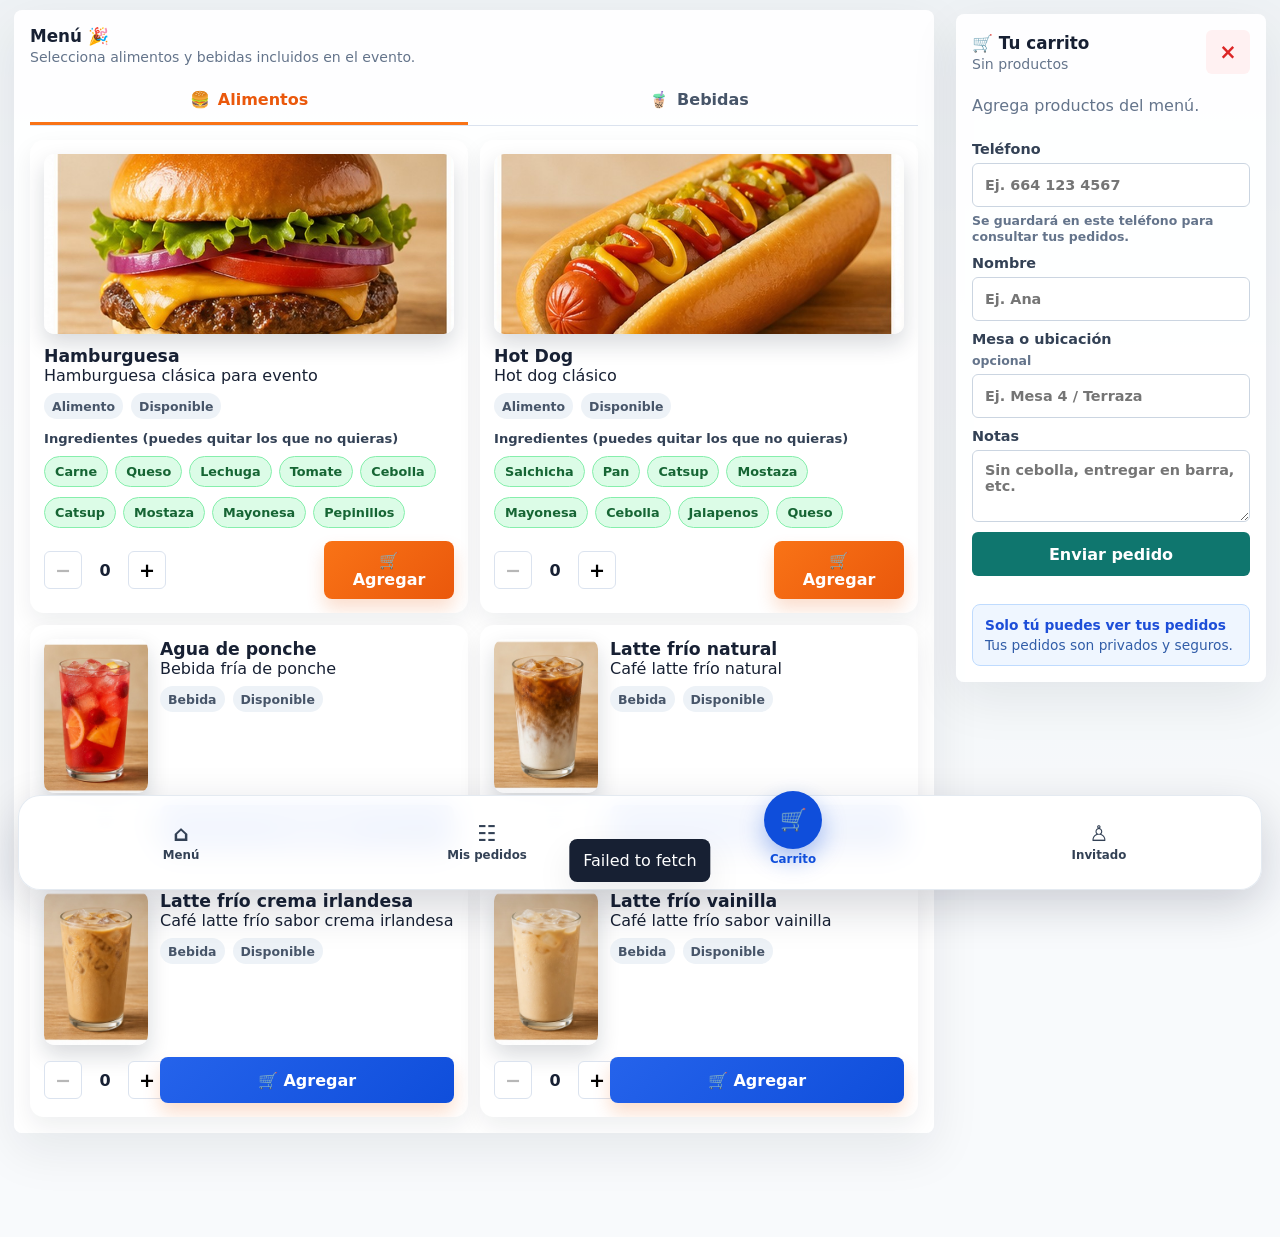
==== index.html @ 3698708f "Add files via upload" ====
<!doctype html>
<html lang="es">
<head>
  <meta charset="utf-8">
  <meta name="viewport" content="width=device-width, initial-scale=1, viewport-fit=cover">
  <meta name="theme-color" content="#0f766e">
  <title>Fiesta Pedidos</title>
  <meta name="description" content="Haz tu pedido de alimentos y bebidas para la fiesta privada.">
  <meta property="og:type" content="website">
  <meta property="og:site_name" content="Pedidos">
  <meta property="og:title" content="Pedidos de Fiesta">
  <meta property="og:description" content="Pide hamburguesas, hot dogs y bebidas desde tu celular.">
  <meta property="og:url" content="https://jgamonr.github.io/pedidos/">
  <meta property="og:image" content="https://jgamonr.github.io/pedidos/assets/og/og-pedidos.jpg">
  <meta property="og:image:secure_url" content="https://jgamonr.github.io/pedidos/assets/og/og-pedidos.jpg">
  <meta property="og:image:type" content="image/jpeg">
  <meta property="og:image:width" content="1200">
  <meta property="og:image:height" content="630">
  <meta name="twitter:card" content="summary_large_image">
  <meta name="twitter:title" content="Pedidos de Fiesta">
  <meta name="twitter:description" content="Pide hamburguesas, hot dogs y bebidas desde tu celular.">
  <meta name="twitter:image" content="https://jgamonr.github.io/pedidos/assets/og/og-pedidos.jpg">
  <link rel="manifest" href="./manifest.webmanifest">
  <link rel="icon" href="./assets/icon.svg" type="image/svg+xml">
  <link rel="stylesheet" href="./styles.css">
  <script>
    window.FIESTA_API_URL = 'https://script.google.com/macros/s/AKfycbxRhUMtLUX8wg8bfq2VubzhhSfE_7gh0zM6NpWrQTA5cu6WIkysuFdBqfMt6wjyU_bCMA/exec';
  </script>
</head>
<body class="guest-only">
  <div class="background-carousel" aria-hidden="true">
    <div class="bg-slide bg-one"></div>
    <div class="bg-slide bg-two"></div>
    <div class="bg-slide bg-three"></div>
  </div>
  <div class="app-shell">
    <header class="topbar">
      <div class="brand">
        <img src="./assets/icon.svg" alt="" class="brand-icon">
        <div>
          <h1>Fiesta Pedidos</h1>
          <p id="connectionText">Conectando...</p>
        </div>
      </div>
      <button class="icon-button" id="settingsButton" type="button" aria-label="Configurar API" title="Configurar API">
        <span aria-hidden="true">⚙</span>
      </button>
    </header>

    <main>
      <section id="guestView" class="view active">
        <section class="order-panel">
          <div class="section-head">
            <div>
              <h2>Menú</h2>
              <p>Selecciona alimentos y bebidas incluidos en el evento.</p>
            </div>
          </div>
          <div id="menuList" class="menu-list" aria-live="polite"></div>
        </section>

        <aside class="cart-panel" id="cartPanel" aria-label="Carrito">
          <div class="section-head compact">
            <div>
              <h2><span aria-hidden="true">🛒</span> Tu carrito</h2>
              <p id="cartCount">Sin productos</p>
            </div>
            <button class="icon-button danger-soft" id="clearCartButton" type="button" aria-label="Vaciar pedido" title="Vaciar pedido">
              <span aria-hidden="true">×</span>
            </button>
          </div>

          <div id="cartItems" class="cart-items empty">Agrega productos del menú.</div>

          <form id="orderForm" class="order-form">
            <label>
              Tel&eacute;fono
              <input id="guestPhone" name="guestPhone" inputmode="tel" autocomplete="tel" required maxlength="20" placeholder="Ej. 664 123 4567">
              <span class="field-hint">Se guardar&aacute; en este tel&eacute;fono para consultar tus pedidos.</span>
            </label>
            <label>
              Nombre
              <input id="guestName" name="guestName" autocomplete="name" required maxlength="80" placeholder="Ej. Ana">
            </label>
            <label>
              Mesa o ubicación <span class="optional-label">opcional</span>
              <input id="guestLocation" name="guestLocation" maxlength="80" placeholder="Ej. Mesa 4 / Terraza">
            </label>
            <label>
              Notas
              <textarea id="guestNotes" name="guestNotes" maxlength="300" rows="3" placeholder="Sin cebolla, entregar en barra, etc."></textarea>
            </label>
            <button class="primary-button" type="submit" id="submitOrderButton">Enviar pedido</button>
          </form>

          <div id="guestHistory" class="guest-history"></div>
          <div class="privacy-note">
            <strong>Solo tú puedes ver tus pedidos</strong>
            <span>Tus pedidos son privados y seguros.</span>
          </div>
        </aside>
      </section>
    </main>
  </div>

  <nav class="guest-bottom-nav" aria-label="Navegación de invitado">
    <button type="button" data-scroll-target="menuList"><span>⌂</span>Menú</button>
    <button type="button" data-scroll-target="guestHistory"><span>☷</span>Mis pedidos</button>
    <button class="cart-nav-action" type="button" data-scroll-target="cartPanel">
      <span>🛒</span>
      <i data-cart-total class="hidden">0</i>
      Carrito
    </button>
    <button type="button" data-scroll-target="orderForm"><span>♙</span>Invitado</button>
  </nav>

  <dialog id="settingsDialog">
    <form method="dialog" class="dialog-body">
      <h2>Configuración</h2>
      <label>
        URL de Apps Script
        <input id="apiUrlInput" placeholder="https://script.google.com/macros/s/.../exec">
      </label>
      <p>Esta URL se guarda solo en este dispositivo. Los pedidos se guardan en Google Sheets.</p>
      <div class="dialog-actions">
        <button class="secondary-button" value="cancel">Cancelar</button>
        <button class="primary-button" id="saveSettingsButton" value="default">Guardar</button>
      </div>
    </form>
  </dialog>

  <dialog id="statusDialog" class="status-dialog">
    <form method="dialog" class="status-modal">
      <div class="status-modal-icon" aria-hidden="true">!</div>
      <span id="statusModalBadge" class="status-badge status-NUEVO">NUEVO</span>
      <h2 id="statusModalTitle">Tu pedido cambió de estado</h2>
      <p id="statusModalMessage">Cocina actualizó tu pedido.</p>
      <button class="primary-button" id="statusModalClose" value="default">Entendido</button>
    </form>
  </dialog>

  <div id="toast" class="toast" role="status" aria-live="polite"></div>
  <script src="./app.js"></script>
</body>
</html>
---- styles.css ----
:root {
  --bg: #f8fafc;
  --panel: #ffffff;
  --text: #172033;
  --muted: #64748b;
  --line: #dbe3ef;
  --primary: #0f766e;
  --primary-dark: #115e59;
  --accent: #f59e0b;
  --danger: #dc2626;
  --ready: #2563eb;
  --shadow: 0 14px 35px rgba(15, 23, 42, 0.08);
  --radius: 8px;
  font-family: Inter, ui-sans-serif, system-ui, -apple-system, BlinkMacSystemFont, "Segoe UI", sans-serif;
}

* {
  box-sizing: border-box;
}

body {
  margin: 0;
  background: #0f172a;
  color: var(--text);
}

.background-carousel {
  position: fixed;
  inset: 0;
  z-index: -2;
  overflow: hidden;
  background: #0f172a;
}

.background-carousel::after {
  content: "";
  position: absolute;
  inset: 0;
  background:
    linear-gradient(180deg, rgba(236, 254, 255, 0.72), rgba(248, 250, 252, 0.88) 42%, rgba(248, 250, 252, 0.95)),
    rgba(15, 23, 42, 0.2);
  z-index: 2;
}

.bg-slide {
  position: absolute;
  inset: 0;
  background-position: center;
  background-size: cover;
  opacity: 0;
  transform: scale(1.04);
  animation: heroFade 18s infinite;
}

.bg-one {
  background-image: url("./assets/photos/event-table.jpg");
}

.bg-two {
  background-image: url("./assets/photos/drink-station.jpg");
  animation-delay: 6s;
}

.bg-three {
  background-image: url("./assets/photos/kitchen-counter.jpg");
  animation-delay: 12s;
}

button,
input,
textarea {
  font: inherit;
}

button {
  cursor: pointer;
}

.app-shell {
  min-height: 100vh;
  padding: max(14px, env(safe-area-inset-top)) max(14px, env(safe-area-inset-right)) max(18px, env(safe-area-inset-bottom)) max(14px, env(safe-area-inset-left));
}

.topbar,
.tabs,
.order-panel,
.cart-panel,
.pin-card,
.availability-panel,
.kitchen-controls {
  background: var(--panel);
  border: 1px solid var(--line);
  border-radius: var(--radius);
  box-shadow: var(--shadow);
}

.topbar {
  display: flex;
  align-items: center;
  justify-content: space-between;
  gap: 16px;
  padding: 14px;
  max-width: 1200px;
  margin: 0 auto 10px;
  background: rgba(255, 255, 255, 0.86);
  backdrop-filter: blur(12px);
}

.guest-only .topbar {
  display: none;
}

.guest-only .app-shell {
  padding-top: max(10px, env(safe-area-inset-top));
}

.brand {
  display: flex;
  align-items: center;
  gap: 10px;
  min-width: 0;
}

.brand-icon {
  display: none;
}

h1,
h2,
h3,
p {
  margin: 0;
}

h1 {
  font-size: 1.15rem;
  line-height: 1.1;
}

h2 {
  font-size: 1.05rem;
}

h3 {
  font-size: 0.98rem;
}

.brand p,
.section-head p,
.pin-card p,
#lastSyncText {
  color: var(--muted);
  font-size: 0.88rem;
  margin-top: 3px;
}

.tabs {
  display: grid;
  grid-template-columns: 1fr 1fr;
  gap: 6px;
  padding: 6px;
  max-width: 1200px;
  margin: 0 auto 12px;
  position: sticky;
  top: 8px;
  z-index: 10;
}

.photo-hero {
  display: none;
  position: relative;
  max-width: 1200px;
  height: clamp(150px, 24vw, 250px);
  margin: 0 auto 12px;
  border: 1px solid var(--line);
  border-radius: var(--radius);
  overflow: hidden;
  box-shadow: var(--shadow);
  background: #0f172a;
}

.photo-hero::after {
  content: "";
  position: absolute;
  inset: 0;
  background: linear-gradient(90deg, rgba(15, 23, 42, 0.74), rgba(15, 23, 42, 0.2) 62%, rgba(15, 23, 42, 0.55));
  z-index: 2;
}

.hero-slide {
  position: absolute;
  inset: 0;
  background-size: cover;
  background-position: center;
  opacity: 0;
  transform: scale(1.04);
  animation: heroFade 15s infinite;
}

.slide-one {
  background-image: url("./assets/photos/event-table.jpg");
}

.slide-two {
  background-image: url("./assets/photos/drink-station.jpg");
  animation-delay: 5s;
}

.slide-three {
  background-image: url("./assets/photos/kitchen-counter.jpg");
  animation-delay: 10s;
}

.hero-content {
  position: relative;
  z-index: 3;
  height: 100%;
  display: grid;
  align-content: center;
  gap: 7px;
  padding: 18px;
  color: #fff;
  max-width: 620px;
}

.hero-content span {
  width: max-content;
  max-width: 100%;
  border-radius: 999px;
  background: rgba(255, 255, 255, 0.18);
  border: 1px solid rgba(255, 255, 255, 0.28);
  padding: 6px 10px;
  font-size: 0.78rem;
  font-weight: 900;
  backdrop-filter: blur(8px);
}

.hero-content strong {
  font-size: clamp(1.35rem, 4.6vw, 2.7rem);
  line-height: 1.02;
  max-width: 12ch;
}

@keyframes heroFade {
  0% {
    opacity: 0;
    transform: scale(1.04);
  }
  8%, 31% {
    opacity: 1;
  }
  39%, 100% {
    opacity: 0;
    transform: scale(1.11);
  }
}

.tab,
.segmented button {
  border: 0;
  border-radius: 6px;
  background: transparent;
  color: var(--muted);
  padding: 11px 12px;
  min-height: 44px;
}

.tab.active,
.segmented button.active {
  background: var(--primary);
  color: #fff;
}

.view {
  display: none;
  max-width: 1200px;
  margin: 0 auto;
}

.view.active {
  display: grid;
}

#guestView {
  grid-template-columns: minmax(0, 1fr) 390px;
  gap: 12px;
  align-items: start;
}

.order-panel,
.cart-panel,
.pin-card,
.availability-panel {
  padding: 16px;
}

.section-head {
  display: flex;
  justify-content: space-between;
  gap: 12px;
  align-items: center;
  margin-bottom: 12px;
}

.section-head.compact {
  margin-bottom: 8px;
}

.primary-button,
.secondary-button,
.status-button,
.icon-button {
  border: 1px solid transparent;
  border-radius: 6px;
  min-height: 44px;
  padding: 10px 14px;
  font-weight: 700;
}

.primary-button {
  background: var(--primary);
  color: #fff;
}

.primary-button:hover {
  background: var(--primary-dark);
}

.secondary-button {
  background: #eef6f5;
  color: var(--primary-dark);
  border-color: #c7dfdc;
}

.icon-button {
  width: 44px;
  padding: 0;
  display: inline-grid;
  place-items: center;
  background: #f1f5f9;
  color: var(--text);
  font-size: 1.3rem;
}

.danger-soft {
  color: var(--danger);
  background: #fff1f2;
}

.menu-list {
  display: grid;
  grid-template-columns: repeat(auto-fit, minmax(230px, 1fr));
  gap: 12px;
}

#menuList {
  display: block;
}

.menu-category {
  display: grid;
  gap: 10px;
}

.menu-category > .section-head {
  border-left: 5px solid var(--accent);
  padding: 8px 0 8px 10px;
}

.product-card,
.order-card,
.history-card {
  border: 1px solid var(--line);
  border-radius: var(--radius);
  background: #fff;
}

.product-card {
  display: grid;
  grid-template-columns: 128px minmax(0, 1fr) auto;
  gap: 12px;
  padding: 14px;
  min-height: 154px;
  position: relative;
  overflow: hidden;
  box-shadow: 0 10px 24px rgba(15, 23, 42, 0.07);
}

.product-card::before {
  content: "";
  position: absolute;
  inset: 0 auto 0 0;
  width: 6px;
  background: linear-gradient(180deg, var(--primary), var(--accent));
}

.product-card h3 {
  font-size: 1.08rem;
}

.product-info {
  min-width: 0;
}

.product-photo {
  width: 128px;
  height: 128px;
  border-radius: 8px;
  object-fit: cover;
  align-self: start;
  box-shadow: 0 10px 22px rgba(15, 23, 42, 0.16);
}

.product-card.unavailable {
  opacity: 0.58;
}

.product-meta {
  display: flex;
  gap: 8px;
  flex-wrap: wrap;
  margin-top: 8px;
}

.pill {
  display: inline-flex;
  align-items: center;
  min-height: 26px;
  padding: 4px 8px;
  border-radius: 999px;
  background: #edf2f7;
  color: #475569;
  font-size: 0.78rem;
  font-weight: 700;
}

.ingredient-picker {
  margin-top: 12px;
  display: grid;
  gap: 8px;
}

.ingredient-picker strong {
  font-size: 0.82rem;
  color: #334155;
}

.muted-picker {
  opacity: 0.58;
}

.ingredient-options {
  display: flex;
  flex-wrap: wrap;
  gap: 7px;
}

.ingredient-chip {
  display: inline-flex;
  align-items: center;
  min-height: 34px;
  cursor: pointer;
}

.ingredient-chip input {
  position: absolute;
  opacity: 0;
  pointer-events: none;
}

.ingredient-chip span {
  border: 1px solid #cbd5e1;
  border-radius: 999px;
  background: #f1f5f9;
  color: #64748b;
  padding: 7px 10px;
  font-size: 0.8rem;
  font-weight: 800;
  position: relative;
  overflow: hidden;
  text-decoration: line-through;
  text-decoration-thickness: 2px;
}

.ingredient-chip input:not(:checked) + span::after {
  content: "";
  position: absolute;
  left: 8px;
  right: 8px;
  top: 50%;
  height: 2px;
  background: #ef4444;
  transform: translateY(-50%) rotate(-7deg);
  pointer-events: none;
}

.ingredient-chip input:checked + span {
  background: #dcfce7;
  border-color: #86efac;
  color: #166534;
  text-decoration: none;
}

.ingredient-chip input:checked + span::after {
  content: none;
}

.ingredient-chip input:disabled + span {
  background: #f1f5f9;
  color: #94a3b8;
}

.qty-control {
  display: grid;
  grid-template-columns: 38px 38px 38px;
  align-items: center;
  gap: 4px;
}

.qty-control button {
  width: 38px;
  height: 38px;
  border: 1px solid var(--line);
  border-radius: 6px;
  background: #fff;
  font-size: 1.2rem;
  font-weight: 800;
}

.qty-control span {
  text-align: center;
  font-weight: 800;
}

.cart-panel {
  position: sticky;
  top: 82px;
}

.cart-items.empty {
  color: var(--muted);
  padding: 14px 0;
}

.cart-line {
  display: grid;
  grid-template-columns: 1fr auto;
  gap: 10px;
  padding: 10px;
  border: 1px solid var(--line);
  border-radius: 8px;
  margin-bottom: 8px;
  background: #f8fafc;
}

.cart-line small,
.order-item small {
  display: block;
  color: var(--muted);
  margin-top: 4px;
  line-height: 1.35;
}

.order-form {
  display: grid;
  gap: 10px;
  margin-top: 12px;
}

label {
  display: grid;
  gap: 6px;
  color: #334155;
  font-size: 0.9rem;
  font-weight: 700;
}

.optional-label {
  color: var(--muted);
  font-size: 0.78rem;
  font-weight: 700;
}

.field-hint {
  color: #64748b;
  font-size: 0.78rem;
  font-weight: 600;
  line-height: 1.3;
}

input,
textarea {
  width: 100%;
  border: 1px solid #cbd5e1;
  border-radius: 6px;
  background: #fff;
  color: var(--text);
  padding: 11px 12px;
  min-height: 44px;
}

textarea {
  resize: vertical;
}

.guest-history {
  display: grid;
  gap: 8px;
  margin-top: 14px;
}

.menu-tabs {
  display: grid;
  grid-template-columns: repeat(2, 1fr);
  gap: 12px;
  border-bottom: 1px solid var(--line);
  margin-bottom: 14px;
}

.menu-tabs button {
  display: inline-flex;
  justify-content: center;
  align-items: center;
  gap: 8px;
  min-height: 48px;
  border: 0;
  border-bottom: 3px solid transparent;
  background: transparent;
  color: #475569;
  font-weight: 900;
}

.menu-tabs button.active {
  border-bottom-color: #f97316;
  color: #ea580c;
}

.products-showcase {
  display: grid;
  grid-template-columns: repeat(auto-fit, minmax(min(100%, 320px), 1fr));
  gap: 12px;
  min-width: 0;
}

.add-product-button {
  align-self: end;
  border: 0;
  border-radius: 8px;
  min-height: 46px;
  padding: 10px 16px;
  color: #fff;
  font-weight: 900;
  box-shadow: 0 10px 18px rgba(234, 88, 12, 0.2);
}

.food-action {
  background: linear-gradient(135deg, #f97316, #ea580c);
}

.drink-action {
  background: linear-gradient(135deg, #2563eb, #0f4edb);
}

.privacy-note {
  display: grid;
  gap: 4px;
  margin-top: 14px;
  border: 1px solid #bfdbfe;
  border-radius: 8px;
  background: #eff6ff;
  color: #1d4ed8;
  padding: 12px;
  font-size: 0.86rem;
}

.privacy-note span {
  color: #315da8;
}

.cart-thumb {
  width: 58px;
  height: 58px;
  border-radius: 8px;
  object-fit: cover;
}

.cart-qty {
  display: inline-grid;
  place-items: center;
  min-width: 24px;
  height: 24px;
  border-radius: 999px;
  background: #93c5fd;
  color: #fff;
  font-weight: 900;
}

.guest-bottom-nav {
  position: fixed;
  left: 18px;
  right: 18px;
  bottom: max(10px, env(safe-area-inset-bottom));
  z-index: 60;
  display: none;
  grid-template-columns: repeat(4, 1fr);
  align-items: center;
  gap: 6px;
  min-height: 70px;
  border: 1px solid rgba(226, 232, 240, 0.9);
  border-radius: 22px;
  background: rgba(255, 255, 255, 0.94);
  box-shadow: 0 16px 45px rgba(15, 23, 42, 0.18);
  backdrop-filter: blur(14px);
  padding: 8px 12px;
}

.guest-bottom-nav button {
  position: relative;
  display: grid;
  justify-items: center;
  gap: 3px;
  border: 0;
  background: transparent;
  color: #334155;
  font-size: 0.74rem;
  font-weight: 800;
}

.guest-bottom-nav span {
  font-size: 1.35rem;
  line-height: 1;
}

.cart-nav-action {
  color: #0f4edb !important;
  transform: translateY(-14px);
}

.cart-nav-action span {
  display: grid;
  place-items: center;
  width: 58px;
  height: 58px;
  border-radius: 50%;
  background: #0f4edb;
  color: #fff;
  box-shadow: 0 10px 24px rgba(15, 78, 219, 0.36);
}

.cart-nav-action i {
  position: absolute;
  top: 0;
  right: calc(50% - 30px);
  display: grid;
  place-items: center;
  width: 22px;
  height: 22px;
  border-radius: 50%;
  background: #eff6ff;
  color: #0f4edb;
  font-style: normal;
  font-size: 0.76rem;
  font-weight: 900;
}

.guest-only {
  background: #f8fafc;
}

.guest-only .background-carousel {
  opacity: 0.12;
}

.guest-only .app-shell {
  padding-bottom: 104px;
}

.guest-only #guestView {
  grid-template-columns: minmax(0, 1fr) minmax(290px, 310px);
  gap: 22px;
  max-width: 1260px;
}

.guest-only .order-panel {
  min-width: 0;
  overflow: hidden;
}

.guest-only .order-panel,
.guest-only .cart-panel {
  background: rgba(255, 255, 255, 0.92);
  border: 0;
  box-shadow: 0 18px 50px rgba(15, 23, 42, 0.08);
}

.guest-only .order-panel > .section-head h2::after {
  content: " 🎉";
}

.guest-only .food-card {
  grid-template-columns: minmax(0, 1fr) minmax(118px, 130px);
  grid-template-areas:
    "photo photo"
    "info info"
    "qty action";
  padding: 14px;
  border: 0;
  border-radius: 14px;
}

.guest-only .drink-card {
  grid-template-columns: 104px minmax(0, 1fr);
  grid-template-areas:
    "photo info"
    "photo info"
    "qty action";
  border: 0;
  border-radius: 14px;
}

.guest-only .product-card::before {
  content: none;
}

.guest-only .product-photo {
  grid-area: photo;
  width: 100%;
  height: 180px;
  border-radius: 10px;
}

.guest-only .drink-card .product-photo {
  height: 154px;
}

.guest-only .product-info {
  grid-area: info;
}

.guest-only .qty-control {
  grid-area: qty;
}

.guest-only .add-product-button {
  grid-area: action;
}

.guest-only .drink-card .ingredient-picker {
  display: none;
}

.guest-only .cart-panel {
  top: 14px;
  z-index: 20;
}

.guest-only .cart-line {
  grid-template-columns: 58px 1fr auto;
  border: 0;
  background: #fff;
}

.guest-only .cart-line .qty-control {
  grid-template-columns: 34px;
}

.guest-only .cart-line .qty-control span,
.guest-only .cart-line .qty-control [data-cart-add] {
  display: none;
}

.guest-only .guest-bottom-nav {
  display: grid;
}

.history-card {
  padding: 10px;
  background: #f8fafc;
  display: flex;
  justify-content: space-between;
  align-items: center;
  gap: 10px;
  cursor: pointer;
}

.history-card.needs-attention {
  border-color: #f59e0b;
  background: #fffbeb;
  animation: attentionPulse 1.1s ease-in-out infinite;
}

.status-badge {
  border-radius: 999px;
  padding: 6px 9px;
  font-size: 0.72rem;
  font-weight: 900;
  white-space: nowrap;
  background: #e2e8f0;
  color: #334155;
}

.status-NUEVO {
  background: #dbeafe;
  color: #1d4ed8;
}

.status-PREPARANDO {
  background: #fef3c7;
  color: #92400e;
}

.status-LISTO {
  background: #dcfce7;
  color: #166534;
}

.status-ENTREGADO {
  background: #ccfbf1;
  color: #115e59;
}

.status-CANCELADO {
  background: #fee2e2;
  color: #991b1b;
}

@keyframes attentionPulse {
  0%, 100% {
    box-shadow: 0 0 0 rgba(245, 158, 11, 0);
    transform: translateY(0);
  }
  50% {
    box-shadow: 0 0 0 5px rgba(245, 158, 11, 0.18);
    transform: translateY(-1px);
  }
}

.pin-gate {
  display: grid;
  place-items: start center;
  padding: 18px 0;
}

.pin-card {
  width: min(100%, 420px);
  display: grid;
  gap: 12px;
}

.hidden {
  display: none !important;
}

.kitchen-dashboard {
  display: grid;
  gap: 12px;
}

.summary-grid {
  display: grid;
  grid-template-columns: repeat(5, minmax(130px, 1fr));
  gap: 10px;
}

.summary-card {
  background: var(--panel);
  border: 1px solid var(--line);
  border-radius: var(--radius);
  padding: 12px;
  box-shadow: var(--shadow);
}

.summary-card strong {
  display: block;
  font-size: 1.5rem;
  line-height: 1.1;
}

.summary-card span {
  color: var(--muted);
  font-size: 0.82rem;
}

.kitchen-controls {
  display: grid;
  grid-template-columns: 1fr 260px;
  gap: 10px;
  padding: 10px;
}

.segmented {
  display: flex;
  gap: 6px;
  overflow-x: auto;
}

.segmented button {
  white-space: nowrap;
  border: 1px solid var(--line);
  background: #fff;
}

.segmented button.active {
  border-color: var(--primary);
}

.kitchen-layout {
  display: grid;
  grid-template-columns: minmax(0, 1fr) 330px;
  gap: 12px;
  align-items: start;
}

.orders-list {
  display: grid;
  gap: 10px;
}

.order-card {
  padding: 12px;
}

.order-card header {
  display: flex;
  justify-content: space-between;
  align-items: start;
  gap: 12px;
  margin-bottom: 10px;
}

.folio {
  font-size: 1.15rem;
  font-weight: 900;
}

.order-items {
  display: grid;
  gap: 6px;
  margin: 10px 0;
}

.order-item {
  display: flex;
  justify-content: space-between;
  gap: 10px;
  padding: 8px;
  border-radius: 6px;
  background: #f8fafc;
  align-items: start;
}

.status-actions {
  display: flex;
  flex-wrap: wrap;
  gap: 8px;
}

.status-button {
  background: #fff;
  border-color: var(--line);
  color: var(--text);
}

.status-button[data-status="PREPARANDO"] {
  border-color: var(--accent);
}

.status-button[data-status="LISTO"] {
  border-color: var(--ready);
}

.status-button[data-status="ENTREGADO"] {
  border-color: var(--primary);
}

.status-button[data-status="CANCELADO"] {
  border-color: var(--danger);
  color: var(--danger);
}

.availability-list {
  display: grid;
  gap: 8px;
}

.availability-row {
  display: grid;
  grid-template-columns: 1fr auto;
  align-items: center;
  gap: 10px;
  border: 1px solid var(--line);
  border-radius: 6px;
  padding: 10px;
}

.switch {
  position: relative;
  width: 54px;
  height: 32px;
}

.switch input {
  opacity: 0;
  width: 0;
  height: 0;
}

.slider {
  position: absolute;
  cursor: pointer;
  inset: 0;
  background: #cbd5e1;
  border-radius: 999px;
  transition: 0.18s;
}

.slider::before {
  content: "";
  position: absolute;
  width: 24px;
  height: 24px;
  left: 4px;
  top: 4px;
  background: #fff;
  border-radius: 50%;
  transition: 0.18s;
}

.switch input:checked + .slider {
  background: var(--primary);
}

.switch input:checked + .slider::before {
  transform: translateX(22px);
}

dialog {
  border: 0;
  border-radius: var(--radius);
  box-shadow: var(--shadow);
  width: min(92vw, 520px);
}

dialog::backdrop {
  background: rgba(15, 23, 42, 0.58);
  backdrop-filter: blur(4px);
}

.dialog-body {
  display: grid;
  gap: 12px;
}

.status-dialog {
  width: min(92vw, 440px);
  padding: 0;
  overflow: hidden;
}

.status-modal {
  display: grid;
  justify-items: center;
  gap: 12px;
  padding: 24px 18px 18px;
  text-align: center;
  background:
    radial-gradient(circle at 50% 0%, rgba(245, 158, 11, 0.22), transparent 42%),
    #ffffff;
}

.status-modal-icon {
  width: 58px;
  height: 58px;
  border-radius: 50%;
  display: grid;
  place-items: center;
  background: var(--accent);
  color: #fff;
  font-size: 2rem;
  font-weight: 900;
  box-shadow: 0 10px 24px rgba(245, 158, 11, 0.28);
}

.status-modal h2 {
  font-size: 1.35rem;
}

.status-modal p {
  color: #334155;
  font-size: 1rem;
}

.status-modal .primary-button {
  width: 100%;
  margin-top: 4px;
}

.dialog-actions {
  display: flex;
  justify-content: end;
  gap: 8px;
}

.toast {
  position: fixed;
  left: 50%;
  bottom: 18px;
  transform: translateX(-50%) translateY(120px);
  max-width: min(92vw, 520px);
  background: #172033;
  color: #fff;
  padding: 12px 14px;
  border-radius: 8px;
  box-shadow: var(--shadow);
  transition: transform 0.2s ease;
  z-index: 100;
}

.toast.show {
  transform: translateX(-50%) translateY(0);
}

@media (max-width: 860px) {
  #guestView,
  .kitchen-layout,
  .kitchen-controls {
    grid-template-columns: 1fr;
  }

  .cart-panel {
    position: static;
  }

  .summary-grid {
    grid-template-columns: repeat(2, 1fr);
  }
}

@media (max-width: 1120px) {
  .guest-only #guestView {
    grid-template-columns: 1fr;
  }

  .guest-only .cart-panel {
    position: static;
  }
}

@media (max-width: 520px) {
  .app-shell {
    padding-left: 10px;
    padding-right: 10px;
  }

  .topbar {
    padding: 10px;
  }

  .brand-icon {
    width: 38px;
    height: 38px;
  }

  .menu-list {
    grid-template-columns: 1fr;
  }

  .product-card {
    grid-template-columns: 1fr;
  }

  .guest-only .food-card,
  .guest-only .drink-card {
    grid-template-columns: 1fr;
    grid-template-areas:
      "photo"
      "info"
      "qty"
      "action";
  }

  .guest-only .drink-card .product-photo,
  .guest-only .product-photo {
    height: 170px;
  }

  .qty-control {
    grid-template-columns: repeat(3, 1fr);
  }

  .qty-control button {
    width: 100%;
  }

  .summary-grid {
    grid-template-columns: 1fr 1fr;
  }

  .section-head {
    align-items: stretch;
    flex-direction: column;
  }
}
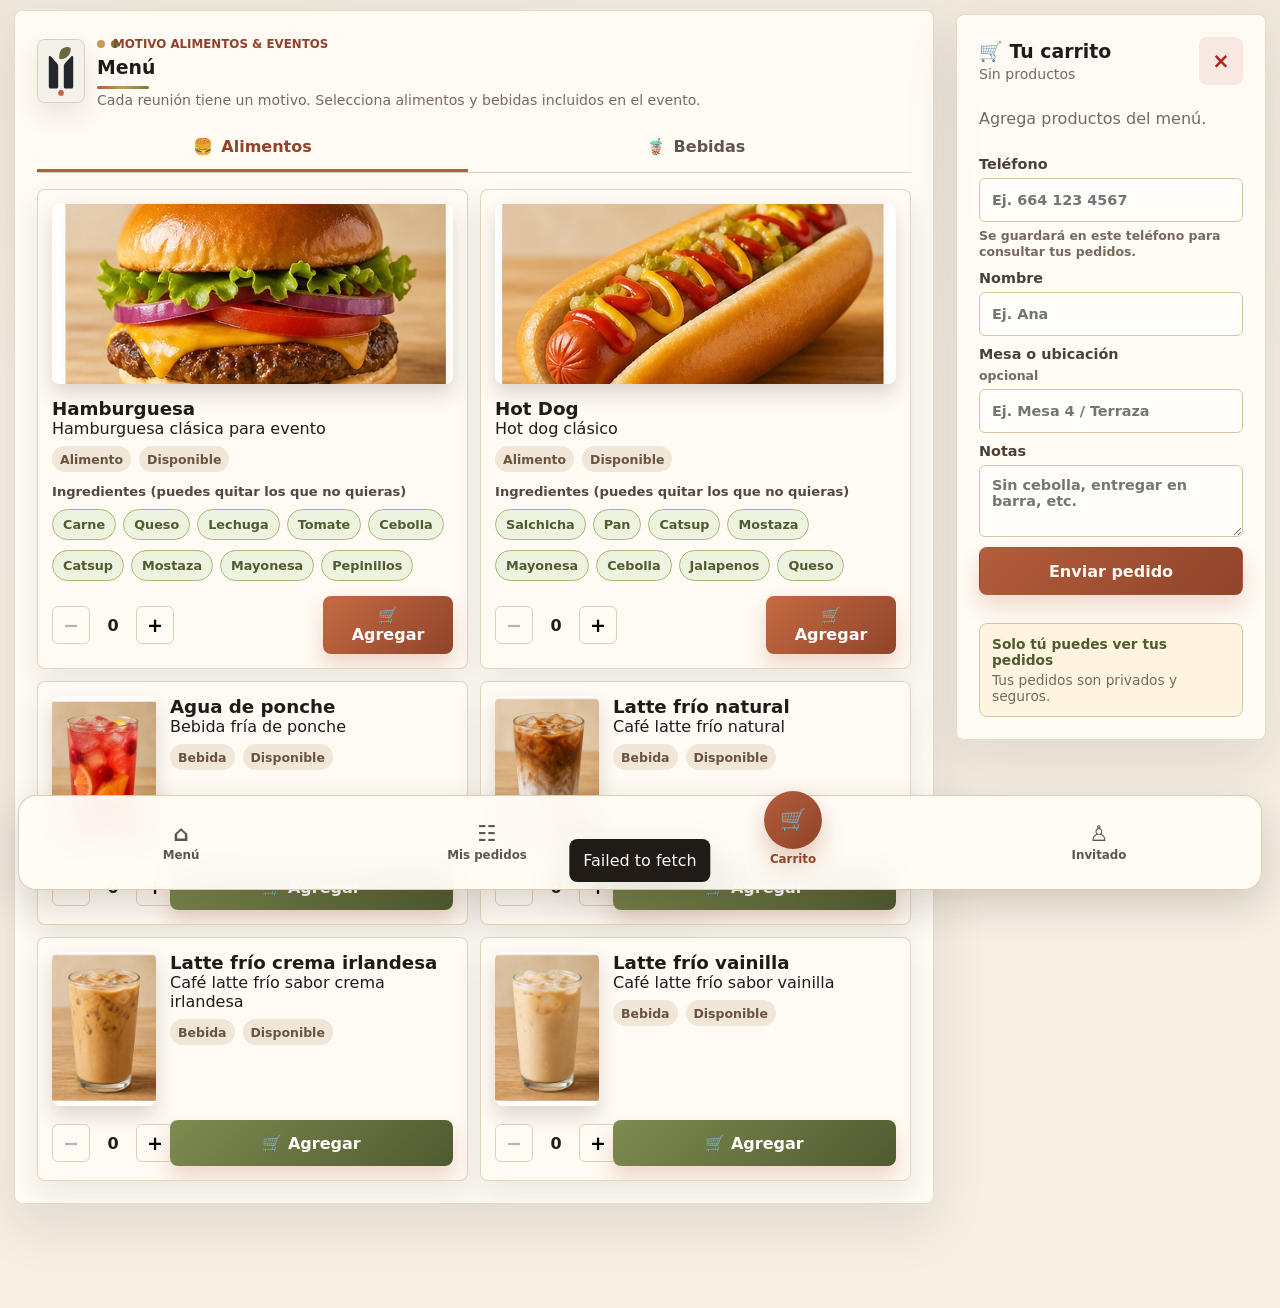
==== commit 52ab2eea: "Add files via upload" ====
--- a/index.html
+++ b/index.html
@@ -3,9 +3,9 @@
 <head>
   <meta charset="utf-8">
   <meta name="viewport" content="width=device-width, initial-scale=1, viewport-fit=cover">
-  <meta name="theme-color" content="#0f766e">
-  <title>Fiesta Pedidos</title>
-  <meta name="description" content="Haz tu pedido de alimentos y bebidas para la fiesta privada.">
+  <meta name="theme-color" content="#b45d3c">
+  <title>MOTIVO Alimentos &amp; Eventos</title>
+  <meta name="description" content="Haz tu pedido privado para el evento atendido por MOTIVO Alimentos &amp; Eventos.">
   <meta property="og:type" content="website">
   <meta property="og:site_name" content="Pedidos">
   <meta property="og:title" content="Pedidos de Fiesta">
@@ -21,10 +21,11 @@
   <meta name="twitter:description" content="Pide hamburguesas, hot dogs y bebidas desde tu celular.">
   <meta name="twitter:image" content="https://jgamonr.github.io/pedidos/assets/og/og-pedidos.jpg">
   <link rel="manifest" href="./manifest.webmanifest">
-  <link rel="icon" href="./assets/icon.svg" type="image/svg+xml">
+  <link rel="icon" href="./assets/motivo-simbolo.svg" type="image/svg+xml">
   <link rel="stylesheet" href="./styles.css">
   <script>
-    window.FIESTA_API_URL = 'https://script.google.com/macros/s/AKfycbxRhUMtLUX8wg8bfq2VubzhhSfE_7gh0zM6NpWrQTA5cu6WIkysuFdBqfMt6wjyU_bCMA/exec';
+    window.FIESTA_API_URL = 'https://script.google.com/macros/s/AKfycbx4dDV5CKR5L5pXdB4foNgCINhN8P5d-nyhVXfWXvgzmGEAK0sdDKgHXVOoAhdwphD6JQ/exec';
+    window.FIESTA_GUEST_APP_URL = 'https://jgamonr.github.io/pedidos/';
   </script>
 </head>
 <body class="guest-only">
@@ -36,9 +37,9 @@
   <div class="app-shell">
     <header class="topbar">
       <div class="brand">
-        <img src="./assets/icon.svg" alt="" class="brand-icon">
+        <img src="./assets/motivo-simbolo.svg" alt="" class="brand-icon">
         <div>
-          <h1>Fiesta Pedidos</h1>
+          <h1><span>MOTIVO</span><small>Alimentos &amp; Eventos</small></h1>
           <p id="connectionText">Conectando...</p>
         </div>
       </div>
@@ -51,9 +52,13 @@
       <section id="guestView" class="view active">
         <section class="order-panel">
           <div class="section-head">
-            <div>
-              <h2>Menú</h2>
-              <p>Selecciona alimentos y bebidas incluidos en el evento.</p>
+            <div class="motivo-menu-heading">
+              <img src="./assets/motivo-simbolo.svg" alt="" class="motivo-symbol">
+              <div>
+                <span class="brand-eyebrow">MOTIVO Alimentos &amp; Eventos</span>
+                <h2>Men&uacute;</h2>
+                <p>Cada reuni&oacute;n tiene un motivo. Selecciona alimentos y bebidas incluidos en el evento.</p>
+              </div>
             </div>
           </div>
           <div id="menuList" class="menu-list" aria-live="polite"></div>
@@ -121,7 +126,7 @@
         URL de Apps Script
         <input id="apiUrlInput" placeholder="https://script.google.com/macros/s/.../exec">
       </label>
-      <p>Esta URL se guarda solo en este dispositivo. Los pedidos se guardan en Google Sheets.</p>
+      <p>Esta URL se guarda solo en este dispositivo. Los pedidos se guardan en el sistema.</p>
       <div class="dialog-actions">
         <button class="secondary-button" value="cancel">Cancelar</button>
         <button class="primary-button" id="saveSettingsButton" value="default">Guardar</button>
@@ -139,6 +144,15 @@
     </form>
   </dialog>
 
+  <dialog id="appMessageDialog" class="status-dialog">
+    <form method="dialog" class="status-modal app-message-modal">
+      <div id="appMessageIcon" class="status-modal-icon" aria-hidden="true">!</div>
+      <span id="appMessageBadge" class="status-badge status-NUEVO">AVISO</span>
+      <h2 id="appMessageTitle">Aviso</h2>
+      <p id="appMessageText">Operacion realizada.</p>
+    </form>
+  </dialog>
+
   <div id="toast" class="toast" role="status" aria-live="polite"></div>
   <script src="./app.js"></script>
 </body>
--- a/styles.css
+++ b/styles.css
@@ -1,17 +1,19 @@
 :root {
-  --bg: #f8fafc;
-  --panel: #ffffff;
-  --text: #172033;
-  --muted: #64748b;
-  --line: #dbe3ef;
-  --primary: #0f766e;
-  --primary-dark: #115e59;
-  --accent: #f59e0b;
-  --danger: #dc2626;
-  --ready: #2563eb;
-  --shadow: 0 14px 35px rgba(15, 23, 42, 0.08);
+  --bg: #f6efe4;
+  --panel: rgba(255, 252, 246, 0.96);
+  --text: #211b17;
+  --muted: #76695e;
+  --line: #dfcfb4;
+  --primary: #b45d3c;
+  --primary-dark: #8f442a;
+  --accent: #c59b57;
+  --olive: #6f7b45;
+  --olive-dark: #4f5b30;
+  --danger: #b42318;
+  --ready: #6f7b45;
+  --shadow: 0 18px 48px rgba(45, 33, 23, 0.11);
   --radius: 8px;
-  font-family: Inter, ui-sans-serif, system-ui, -apple-system, BlinkMacSystemFont, "Segoe UI", sans-serif;
+  font-family: "Aptos", "Segoe UI", ui-sans-serif, system-ui, -apple-system, BlinkMacSystemFont, sans-serif;
 }
 
 * {
@@ -20,7 +22,7 @@
 
 body {
   margin: 0;
-  background: #0f172a;
+  background: var(--bg);
   color: var(--text);
 }
 
@@ -29,7 +31,7 @@
   inset: 0;
   z-index: -2;
   overflow: hidden;
-  background: #0f172a;
+  background: #2d221b;
 }
 
 .background-carousel::after {
@@ -37,8 +39,9 @@
   position: absolute;
   inset: 0;
   background:
-    linear-gradient(180deg, rgba(236, 254, 255, 0.72), rgba(248, 250, 252, 0.88) 42%, rgba(248, 250, 252, 0.95)),
-    rgba(15, 23, 42, 0.2);
+    radial-gradient(circle at 18% 12%, rgba(197, 155, 87, 0.24), transparent 28%),
+    linear-gradient(180deg, rgba(246, 239, 228, 0.82), rgba(255, 252, 246, 0.92) 42%, rgba(246, 239, 228, 0.96)),
+    rgba(45, 34, 27, 0.22);
   z-index: 2;
 }
 
@@ -99,10 +102,10 @@
   align-items: center;
   justify-content: space-between;
   gap: 16px;
-  padding: 14px;
+  padding: 14px 16px;
   max-width: 1200px;
   margin: 0 auto 10px;
-  background: rgba(255, 255, 255, 0.86);
+  background: rgba(255, 252, 246, 0.9);
   backdrop-filter: blur(12px);
 }
 
@@ -117,12 +120,20 @@
 .brand {
   display: flex;
   align-items: center;
-  gap: 10px;
+  gap: 12px;
   min-width: 0;
 }
 
 .brand-icon {
-  display: none;
+  display: block;
+  width: 42px;
+  height: 56px;
+  flex: 0 0 auto;
+  border-radius: 8px;
+  object-fit: cover;
+  border: 1px solid rgba(216, 197, 158, 0.78);
+  background: #f4f1eb;
+  box-shadow: 0 10px 20px rgba(45, 33, 23, 0.1);
 }
 
 h1,
@@ -133,16 +144,67 @@
 }
 
 h1 {
-  font-size: 1.15rem;
-  line-height: 1.1;
+  display: grid;
+  gap: 1px;
+  font-size: 1.32rem;
+  line-height: 1;
+  letter-spacing: 0;
+  font-weight: 900;
+}
+
+h1 small {
+  color: var(--muted);
+  font-size: 0.72rem;
+  letter-spacing: 0;
+  text-transform: uppercase;
+  font-weight: 800;
 }
 
 h2 {
-  font-size: 1.05rem;
+  font-size: 1.18rem;
 }
 
 h3 {
-  font-size: 0.98rem;
+  font-size: 1rem;
+}
+
+.brand-eyebrow {
+  display: inline-flex;
+  align-items: center;
+  gap: 8px;
+  margin-bottom: 5px;
+  color: var(--primary-dark);
+  font-size: 0.74rem;
+  font-weight: 900;
+  letter-spacing: 0;
+  text-transform: uppercase;
+}
+
+.brand-eyebrow::before {
+  content: "";
+  width: 8px;
+  height: 8px;
+  border-radius: 50%;
+  background: var(--accent);
+  box-shadow: 14px 0 0 var(--olive);
+}
+
+.motivo-menu-heading {
+  display: flex;
+  align-items: center;
+  gap: 12px;
+  min-width: 0;
+}
+
+.motivo-symbol {
+  width: 48px;
+  height: 64px;
+  flex: 0 0 auto;
+  border-radius: 8px;
+  object-fit: cover;
+  border: 1px solid rgba(216, 197, 158, 0.78);
+  background: #f4f1eb;
+  box-shadow: 0 12px 24px rgba(45, 33, 23, 0.1);
 }
 
 .brand p,
@@ -157,7 +219,7 @@
 .tabs {
   display: grid;
   grid-template-columns: 1fr 1fr;
-  gap: 6px;
+  gap: 8px;
   padding: 6px;
   max-width: 1200px;
   margin: 0 auto 12px;
@@ -291,7 +353,7 @@
 .cart-panel,
 .pin-card,
 .availability-panel {
-  padding: 16px;
+  padding: clamp(16px, 2vw, 22px);
 }
 
 .section-head {
@@ -299,7 +361,7 @@
   justify-content: space-between;
   gap: 12px;
   align-items: center;
-  margin-bottom: 12px;
+  margin-bottom: 16px;
 }
 
 .section-head.compact {
@@ -311,15 +373,16 @@
 .status-button,
 .icon-button {
   border: 1px solid transparent;
-  border-radius: 6px;
-  min-height: 44px;
-  padding: 10px 14px;
-  font-weight: 700;
+  border-radius: 8px;
+  min-height: 48px;
+  padding: 11px 16px;
+  font-weight: 850;
 }
 
 .primary-button {
-  background: var(--primary);
-  color: #fff;
+  background: linear-gradient(135deg, var(--primary), var(--primary-dark));
+  color: #fffaf3;
+  box-shadow: 0 12px 22px rgba(180, 93, 60, 0.22);
 }
 
 .primary-button:hover {
@@ -327,9 +390,9 @@
 }
 
 .secondary-button {
-  background: #eef6f5;
-  color: var(--primary-dark);
-  border-color: #c7dfdc;
+  background: #f4eadc;
+  color: var(--olive-dark);
+  border-color: #d8c59e;
 }
 
 .icon-button {
@@ -337,20 +400,20 @@
   padding: 0;
   display: inline-grid;
   place-items: center;
-  background: #f1f5f9;
+  background: #f4eadc;
   color: var(--text);
   font-size: 1.3rem;
 }
 
 .danger-soft {
   color: var(--danger);
-  background: #fff1f2;
+  background: #f8e8e1;
 }
 
 .menu-list {
   display: grid;
   grid-template-columns: repeat(auto-fit, minmax(230px, 1fr));
-  gap: 12px;
+  gap: 14px;
 }
 
 #menuList {
@@ -363,8 +426,8 @@
 }
 
 .menu-category > .section-head {
-  border-left: 5px solid var(--accent);
-  padding: 8px 0 8px 10px;
+  border-left: 3px solid var(--accent);
+  padding: 8px 0 8px 12px;
 }
 
 .product-card,
@@ -372,18 +435,18 @@
 .history-card {
   border: 1px solid var(--line);
   border-radius: var(--radius);
-  background: #fff;
+  background: #fffaf3;
 }
 
 .product-card {
   display: grid;
   grid-template-columns: 128px minmax(0, 1fr) auto;
-  gap: 12px;
+  gap: 14px;
   padding: 14px;
   min-height: 154px;
   position: relative;
   overflow: hidden;
-  box-shadow: 0 10px 24px rgba(15, 23, 42, 0.07);
+  box-shadow: 0 14px 30px rgba(45, 33, 23, 0.09);
 }
 
 .product-card::before {
@@ -391,11 +454,12 @@
   position: absolute;
   inset: 0 auto 0 0;
   width: 6px;
-  background: linear-gradient(180deg, var(--primary), var(--accent));
+  background: linear-gradient(180deg, var(--primary), var(--accent), var(--olive));
 }
 
 .product-card h3 {
-  font-size: 1.08rem;
+  font-size: 1.14rem;
+  letter-spacing: 0;
 }
 
 .product-info {
@@ -408,7 +472,7 @@
   border-radius: 8px;
   object-fit: cover;
   align-self: start;
-  box-shadow: 0 10px 22px rgba(15, 23, 42, 0.16);
+  box-shadow: 0 10px 20px rgba(45, 33, 23, 0.16);
 }
 
 .product-card.unavailable {
@@ -428,8 +492,8 @@
   min-height: 26px;
   padding: 4px 8px;
   border-radius: 999px;
-  background: #edf2f7;
-  color: #475569;
+  background: #f1e7d8;
+  color: #69543f;
   font-size: 0.78rem;
   font-weight: 700;
 }
@@ -442,7 +506,7 @@
 
 .ingredient-picker strong {
   font-size: 0.82rem;
-  color: #334155;
+  color: #51483f;
 }
 
 .muted-picker {
@@ -469,10 +533,10 @@
 }
 
 .ingredient-chip span {
-  border: 1px solid #cbd5e1;
+  border: 1px solid #d8c59e;
   border-radius: 999px;
-  background: #f1f5f9;
-  color: #64748b;
+  background: #fff7ec;
+  color: #8a6e47;
   padding: 7px 10px;
   font-size: 0.8rem;
   font-weight: 800;
@@ -489,15 +553,15 @@
   right: 8px;
   top: 50%;
   height: 2px;
-  background: #ef4444;
+  background: var(--danger);
   transform: translateY(-50%) rotate(-7deg);
   pointer-events: none;
 }
 
 .ingredient-chip input:checked + span {
-  background: #dcfce7;
-  border-color: #86efac;
-  color: #166534;
+  background: #eef3df;
+  border-color: #a7b87a;
+  color: var(--olive-dark);
   text-decoration: none;
 }
 
@@ -506,8 +570,8 @@
 }
 
 .ingredient-chip input:disabled + span {
-  background: #f1f5f9;
-  color: #94a3b8;
+  background: #f4eadc;
+  color: #aa9c8f;
 }
 
 .qty-control {
@@ -522,7 +586,7 @@
   height: 38px;
   border: 1px solid var(--line);
   border-radius: 6px;
-  background: #fff;
+  background: #fffaf3;
   font-size: 1.2rem;
   font-weight: 800;
 }
@@ -539,7 +603,7 @@
 
 .cart-items.empty {
   color: var(--muted);
-  padding: 14px 0;
+  padding: 16px 0;
 }
 
 .cart-line {
@@ -550,7 +614,7 @@
   border: 1px solid var(--line);
   border-radius: 8px;
   margin-bottom: 8px;
-  background: #f8fafc;
+  background: #fff6e9;
 }
 
 .cart-line small,
@@ -570,7 +634,7 @@
 label {
   display: grid;
   gap: 6px;
-  color: #334155;
+  color: #4b4037;
   font-size: 0.9rem;
   font-weight: 700;
 }
@@ -582,7 +646,7 @@
 }
 
 .field-hint {
-  color: #64748b;
+  color: var(--muted);
   font-size: 0.78rem;
   font-weight: 600;
   line-height: 1.3;
@@ -591,9 +655,9 @@
 input,
 textarea {
   width: 100%;
-  border: 1px solid #cbd5e1;
+  border: 1px solid #d8c59e;
   border-radius: 6px;
-  background: #fff;
+  background: #fffdf9;
   color: var(--text);
   padding: 11px 12px;
   min-height: 44px;
@@ -614,7 +678,7 @@
   grid-template-columns: repeat(2, 1fr);
   gap: 12px;
   border-bottom: 1px solid var(--line);
-  margin-bottom: 14px;
+  margin-bottom: 16px;
 }
 
 .menu-tabs button {
@@ -626,13 +690,13 @@
   border: 0;
   border-bottom: 3px solid transparent;
   background: transparent;
-  color: #475569;
+  color: #5f554c;
   font-weight: 900;
 }
 
 .menu-tabs button.active {
-  border-bottom-color: #f97316;
-  color: #ea580c;
+  border-bottom-color: var(--primary);
+  color: var(--primary-dark);
 }
 
 .products-showcase {
@@ -650,31 +714,31 @@
   padding: 10px 16px;
   color: #fff;
   font-weight: 900;
-  box-shadow: 0 10px 18px rgba(234, 88, 12, 0.2);
+  box-shadow: 0 12px 20px rgba(180, 93, 60, 0.22);
 }
 
 .food-action {
-  background: linear-gradient(135deg, #f97316, #ea580c);
+  background: linear-gradient(135deg, #c66a43, var(--primary-dark));
 }
 
 .drink-action {
-  background: linear-gradient(135deg, #2563eb, #0f4edb);
+  background: linear-gradient(135deg, #7e8b50, var(--olive-dark));
 }
 
 .privacy-note {
   display: grid;
   gap: 4px;
   margin-top: 14px;
-  border: 1px solid #bfdbfe;
+  border: 1px solid #d8c59e;
   border-radius: 8px;
-  background: #eff6ff;
-  color: #1d4ed8;
+  background: #fff4df;
+  color: var(--olive-dark);
   padding: 12px;
   font-size: 0.86rem;
 }
 
 .privacy-note span {
-  color: #315da8;
+  color: var(--muted);
 }
 
 .cart-thumb {
@@ -690,8 +754,8 @@
   min-width: 24px;
   height: 24px;
   border-radius: 999px;
-  background: #93c5fd;
-  color: #fff;
+  background: var(--accent);
+  color: #fffaf3;
   font-weight: 900;
 }
 
@@ -706,10 +770,10 @@
   align-items: center;
   gap: 6px;
   min-height: 70px;
-  border: 1px solid rgba(226, 232, 240, 0.9);
-  border-radius: 22px;
-  background: rgba(255, 255, 255, 0.94);
-  box-shadow: 0 16px 45px rgba(15, 23, 42, 0.18);
+  border: 1px solid rgba(216, 197, 158, 0.86);
+  border-radius: 18px;
+  background: rgba(255, 252, 246, 0.96);
+  box-shadow: 0 16px 38px rgba(45, 33, 23, 0.16);
   backdrop-filter: blur(14px);
   padding: 8px 12px;
 }
@@ -721,7 +785,7 @@
   gap: 3px;
   border: 0;
   background: transparent;
-  color: #334155;
+  color: #5f554c;
   font-size: 0.74rem;
   font-weight: 800;
 }
@@ -732,7 +796,7 @@
 }
 
 .cart-nav-action {
-  color: #0f4edb !important;
+  color: var(--primary-dark) !important;
   transform: translateY(-14px);
 }
 
@@ -742,9 +806,9 @@
   width: 58px;
   height: 58px;
   border-radius: 50%;
-  background: #0f4edb;
-  color: #fff;
-  box-shadow: 0 10px 24px rgba(15, 78, 219, 0.36);
+  background: linear-gradient(135deg, var(--primary), var(--primary-dark));
+  color: #fffaf3;
+  box-shadow: 0 12px 24px rgba(180, 93, 60, 0.34);
 }
 
 .cart-nav-action i {
@@ -981,6 +1045,28 @@
   font-size: 0.82rem;
 }
 
+.kitchen-mode-panel {
+  display: grid;
+  grid-template-columns: minmax(0, 1fr) auto;
+  gap: 12px;
+  align-items: center;
+  margin: 12px 0;
+  padding: 12px;
+  border: 1px solid var(--line);
+  border-radius: 8px;
+  background: #f8fafc;
+}
+
+.kitchen-mode-panel strong {
+  display: block;
+  font-size: 1rem;
+}
+
+.kitchen-mode-panel span {
+  color: var(--muted);
+  font-weight: 700;
+}
+
 .kitchen-controls {
   display: grid;
   grid-template-columns: 1fr 260px;
@@ -1018,6 +1104,26 @@
 
 .order-card {
   padding: 12px;
+}
+
+.order-card.needs-prep {
+  border-color: #fb923c;
+  background: #fff7ed;
+  box-shadow: 0 12px 28px rgba(249, 115, 22, 0.16);
+  animation: kitchenAttention 1.4s ease-in-out infinite;
+}
+
+.order-card.needs-prep .folio::after {
+  content: "Nuevo pedido";
+  display: inline-flex;
+  margin-left: 10px;
+  padding: 3px 8px;
+  border-radius: 999px;
+  background: #ffedd5;
+  color: #c2410c;
+  font-size: 0.72rem;
+  font-weight: 900;
+  vertical-align: middle;
 }
 
 .order-card header {
@@ -1026,6 +1132,16 @@
   align-items: start;
   gap: 12px;
   margin-bottom: 10px;
+}
+
+@keyframes kitchenAttention {
+  0%,
+  100% {
+    box-shadow: 0 12px 28px rgba(249, 115, 22, 0.14);
+  }
+  50% {
+    box-shadow: 0 16px 36px rgba(249, 115, 22, 0.28);
+  }
 }
 
 .folio {
@@ -1055,6 +1171,33 @@
   gap: 8px;
 }
 
+.phone-editor {
+  display: grid;
+  grid-template-columns: minmax(180px, 1fr) auto;
+  gap: 8px;
+  align-items: end;
+  margin: 10px 0;
+  padding: 10px;
+  border: 1px solid #dbeafe;
+  border-radius: 8px;
+  background: #eff6ff;
+}
+
+.phone-editor label {
+  margin: 0;
+}
+
+.phone-editor input {
+  background: #fff;
+}
+
+.phone-editor button {
+  background: #0f766e;
+  color: #fff;
+  border-color: #0f766e;
+  font-weight: 900;
+}
+
 .status-button {
   background: #fff;
   border-color: var(--line);
@@ -1078,6 +1221,40 @@
   color: var(--danger);
 }
 
+.whatsapp-actions {
+  display: flex;
+  flex-wrap: wrap;
+  gap: 8px;
+  margin-top: 10px;
+  padding-top: 10px;
+  border-top: 1px solid var(--line);
+}
+
+.whatsapp-button {
+  border: 0;
+  background: #16a34a;
+  color: #fff;
+  font-weight: 900;
+}
+
+.whatsapp-button.cancel {
+  background: #fee2e2;
+  color: #991b1b;
+  border: 1px solid #fecaca;
+}
+
+.whatsapp-button:disabled {
+  cursor: not-allowed;
+  opacity: 0.45;
+}
+
+.phone-warning {
+  display: block;
+  margin-top: 6px;
+  color: var(--muted);
+  font-weight: 700;
+}
+
 .availability-list {
   display: grid;
   gap: 8px;
@@ -1085,12 +1262,30 @@
 
 .availability-row {
   display: grid;
-  grid-template-columns: 1fr auto;
+  grid-template-columns: 1fr auto auto;
   align-items: center;
   gap: 10px;
   border: 1px solid var(--line);
   border-radius: 6px;
   padding: 10px;
+}
+
+.stock-editor {
+  display: grid;
+  grid-template-columns: 84px auto;
+  gap: 6px;
+  align-items: center;
+}
+
+.stock-editor input {
+  min-height: 38px;
+  padding: 8px;
+}
+
+.stock-editor button {
+  min-height: 38px;
+  padding: 8px 10px;
+  font-weight: 900;
 }
 
 .switch {
@@ -1220,6 +1415,137 @@
   transform: translateX(-50%) translateY(0);
 }
 
+/* MOTIVO visual identity layer: presentation only. */
+.cart-nav-action i {
+  background: #fff4df;
+  color: var(--primary-dark);
+}
+
+.guest-only {
+  background: var(--bg);
+}
+
+.guest-only .background-carousel {
+  opacity: 0.16;
+}
+
+.guest-only .order-panel,
+.guest-only .cart-panel {
+  background: rgba(255, 252, 246, 0.94);
+  border: 1px solid rgba(216, 197, 158, 0.58);
+  box-shadow: 0 22px 54px rgba(45, 33, 23, 0.1);
+}
+
+.guest-only .order-panel > .section-head h2::after {
+  content: "";
+  display: block;
+  width: 52px;
+  height: 3px;
+  margin-top: 8px;
+  border-radius: 999px;
+  background: linear-gradient(90deg, var(--primary), var(--accent), var(--olive));
+}
+
+.guest-only .food-card,
+.guest-only .drink-card {
+  border: 1px solid rgba(216, 197, 158, 0.68);
+  border-radius: 8px;
+}
+
+.guest-only .product-photo {
+  border-radius: 8px;
+}
+
+.guest-only .cart-line {
+  border: 1px solid rgba(216, 197, 158, 0.48);
+  background: #fffaf3;
+}
+
+.history-card {
+  background: #fffaf3;
+}
+
+.history-card.needs-attention {
+  border-color: var(--accent);
+  background: #fff4df;
+}
+
+.status-badge {
+  background: #f1e7d8;
+  color: #5f554c;
+}
+
+.status-NUEVO {
+  background: #fff4df;
+  color: #8a5a20;
+}
+
+.status-PREPARANDO {
+  background: #f5e4c2;
+  color: #7a541d;
+}
+
+.status-LISTO {
+  background: #eef3df;
+  color: var(--olive-dark);
+}
+
+.status-ENTREGADO {
+  background: #eadfcd;
+  color: #5f554c;
+}
+
+.status-CANCELADO {
+  background: #f8e8e1;
+  color: var(--danger);
+}
+
+.summary-card {
+  background: rgba(255, 252, 246, 0.96);
+  border-color: rgba(216, 197, 158, 0.78);
+}
+
+.kitchen-mode-panel,
+.kitchen-controls {
+  background: rgba(255, 250, 243, 0.92);
+  border-color: rgba(216, 197, 158, 0.78);
+}
+
+.segmented button {
+  background: #fffaf3;
+  color: #5f554c;
+}
+
+.segmented button.active {
+  border-color: var(--primary);
+  color: var(--primary-dark);
+  background: #fff4df;
+}
+
+.order-card {
+  background: #fffaf3;
+}
+
+.order-card.needs-prep {
+  border-color: var(--primary);
+  background: #fff1e7;
+  box-shadow: 0 12px 28px rgba(180, 93, 60, 0.16);
+}
+
+.order-card.needs-prep .folio::after {
+  background: #f8e1d3;
+  color: var(--primary-dark);
+}
+
+.order-item {
+  background: #f7efe3;
+}
+
+.toast {
+  background: #211b17;
+  color: #fffaf3;
+}
+
 @media (max-width: 860px) {
   #guestView,
   .kitchen-layout,
@@ -1234,6 +1560,15 @@
   .summary-grid {
     grid-template-columns: repeat(2, 1fr);
   }
+
+  .kitchen-mode-panel,
+  .availability-row {
+    grid-template-columns: 1fr;
+  }
+
+  .stock-editor {
+    grid-template-columns: 1fr auto;
+  }
 }
 
 @media (max-width: 1120px) {
@@ -1257,8 +1592,13 @@
   }
 
   .brand-icon {
-    width: 38px;
-    height: 38px;
+    width: 36px;
+    height: 48px;
+  }
+
+  .motivo-symbol {
+    width: 42px;
+    height: 56px;
   }
 
   .menu-list {
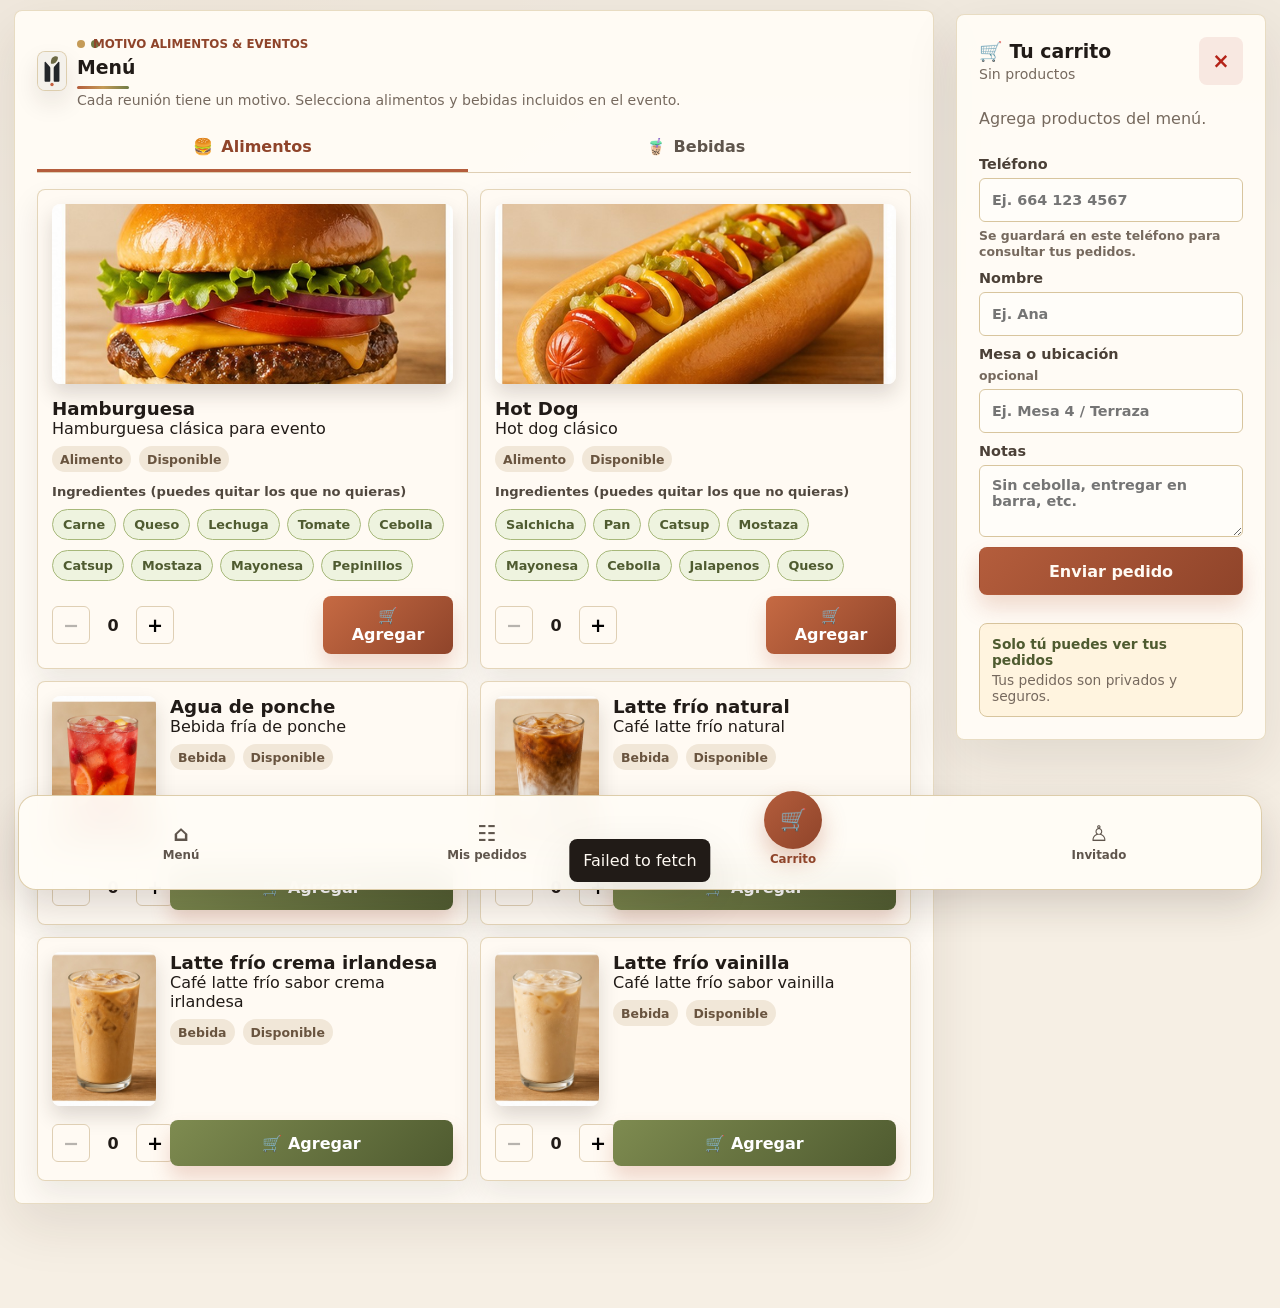
==== commit e2dda576: "Add files via upload" ====
--- a/index.html
+++ b/index.html
@@ -37,7 +37,7 @@
   <div class="app-shell">
     <header class="topbar">
       <div class="brand">
-        <img src="./assets/motivo-simbolo.svg" alt="" class="brand-icon">
+        <img src="./assets/motivo-simbolo.svg" alt="" class="brand-icon" width="30" height="40">
         <div>
           <h1><span>MOTIVO</span><small>Alimentos &amp; Eventos</small></h1>
           <p id="connectionText">Conectando...</p>
@@ -53,7 +53,7 @@
         <section class="order-panel">
           <div class="section-head">
             <div class="motivo-menu-heading">
-              <img src="./assets/motivo-simbolo.svg" alt="" class="motivo-symbol">
+              <img src="./assets/motivo-simbolo.svg" alt="" class="motivo-symbol" width="30" height="40">
               <div>
                 <span class="brand-eyebrow">MOTIVO Alimentos &amp; Eventos</span>
                 <h2>Men&uacute;</h2>
--- a/styles.css
+++ b/styles.css
@@ -126,8 +126,10 @@
 
 .brand-icon {
   display: block;
-  width: 42px;
-  height: 56px;
+  width: 30px;
+  height: 40px;
+  max-width: 30px;
+  max-height: 40px;
   flex: 0 0 auto;
   border-radius: 8px;
   object-fit: cover;
@@ -192,13 +194,15 @@
 .motivo-menu-heading {
   display: flex;
   align-items: center;
-  gap: 12px;
+  gap: 10px;
   min-width: 0;
 }
 
 .motivo-symbol {
-  width: 48px;
-  height: 64px;
+  width: 30px;
+  height: 40px;
+  max-width: 30px;
+  max-height: 40px;
   flex: 0 0 auto;
   border-radius: 8px;
   object-fit: cover;
@@ -1592,13 +1596,17 @@
   }
 
   .brand-icon {
-    width: 36px;
-    height: 48px;
+    width: 26px;
+    height: 35px;
+    max-width: 26px;
+    max-height: 35px;
   }
 
   .motivo-symbol {
-    width: 42px;
-    height: 56px;
+    width: 26px;
+    height: 35px;
+    max-width: 26px;
+    max-height: 35px;
   }
 
   .menu-list {
